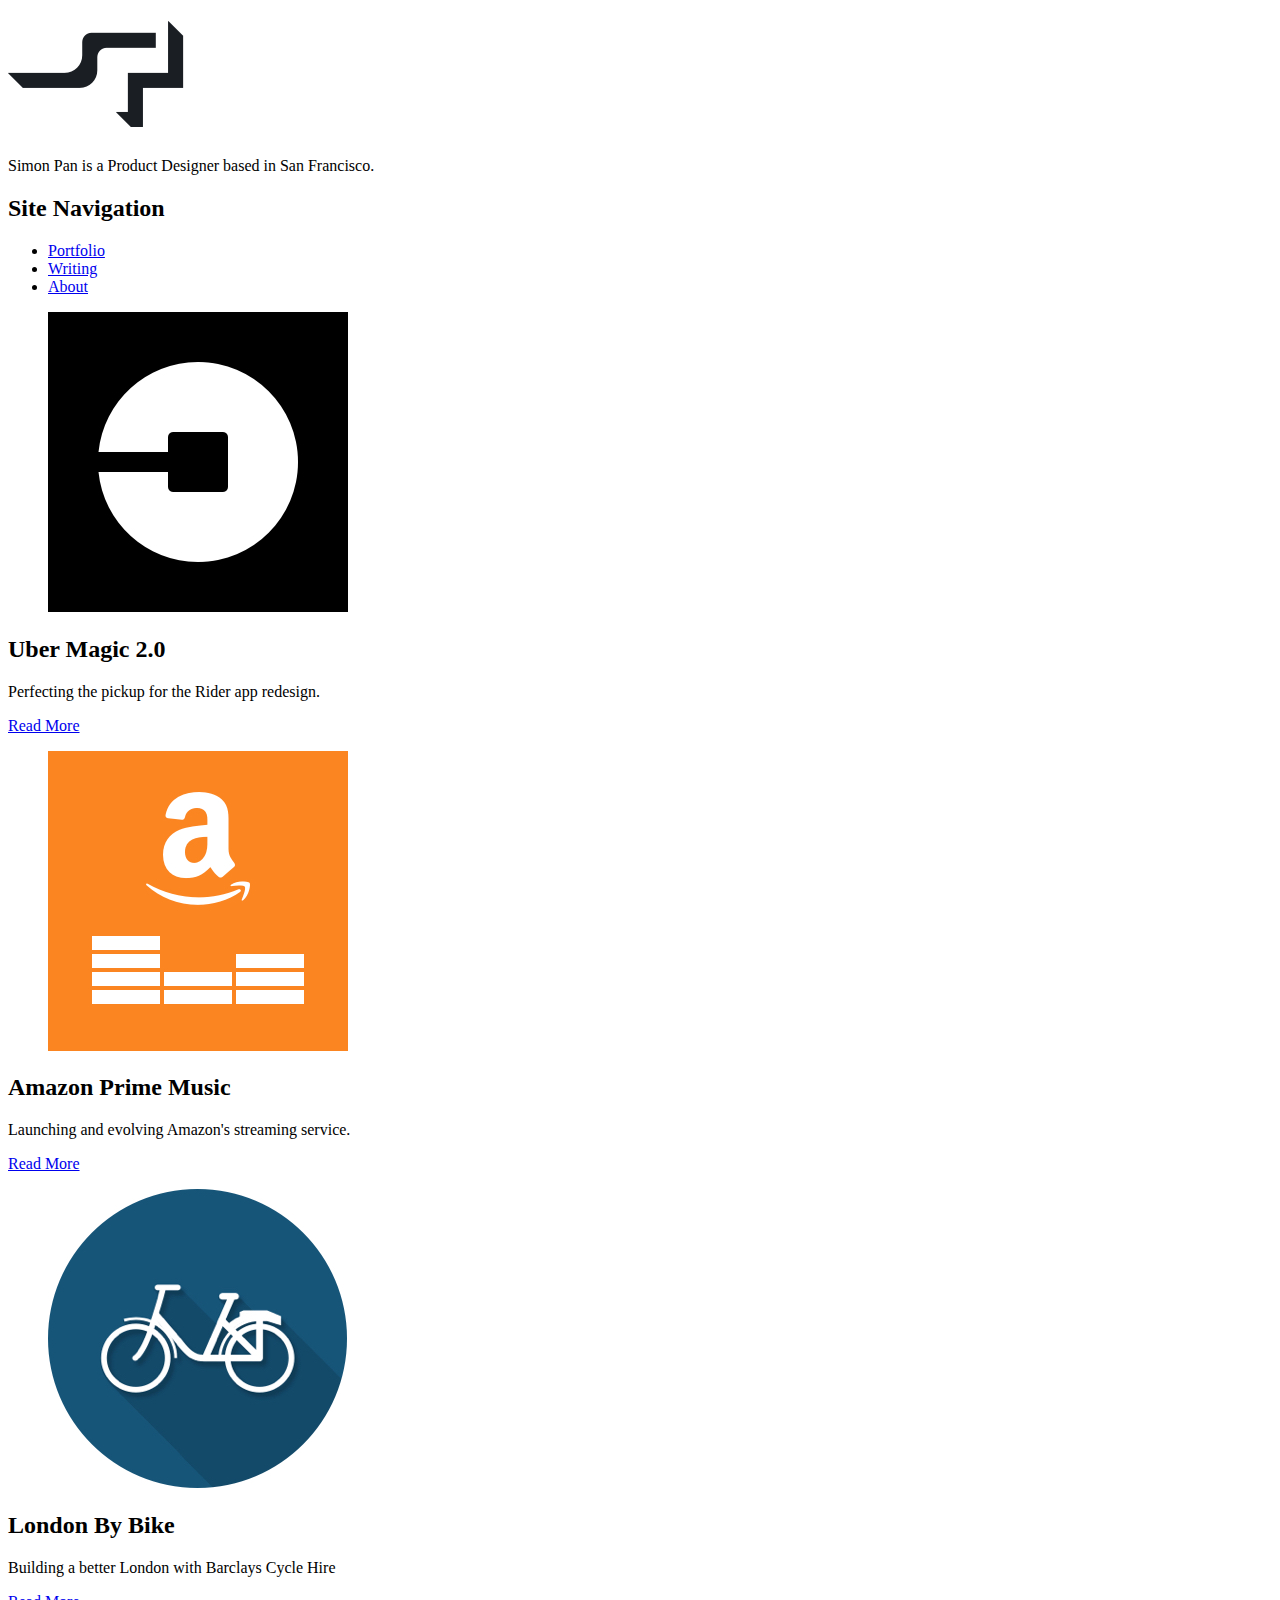
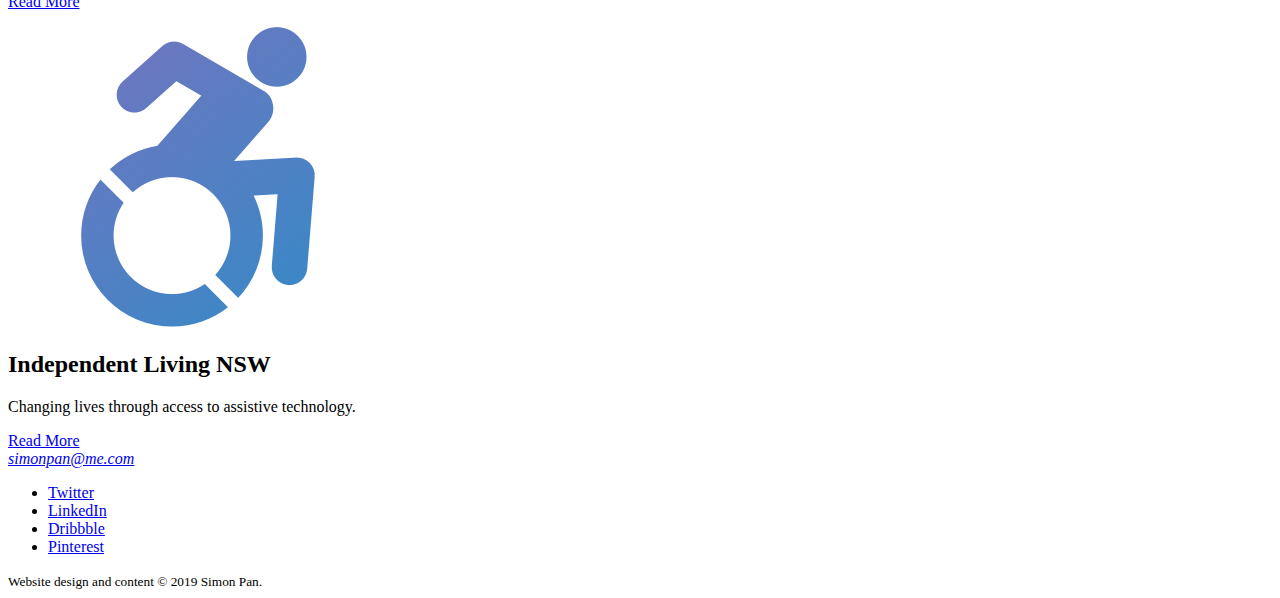
==== index.html @ a7e0bc41 "index.html 파일의 마크업 구조" ====
<!DOCTYPE html>
<html lang="en">
  <head>
    <meta charset="UTF-8" />
    <meta name="viewport" content="width=device-width, initial-scale=1.0" />
    <meta http-equiv="X-UA-Compatible" content="ie=edge" />
    <title>User Experience Design Portfolio of Simon Pan</title>
  </head>
  <link rel="stylesheet" href="css/style.css">
  <body>
    <header class="header">
      <h1 class="logo">
        <a href="index.html"><img src="img/sp-logo.png" alt="Simon Pan"/></a>
      </h1>
      <p class="intruduce">
        Simon Pan is a Product Designer based in San Francisco.
      </p>
      <nav class="navigation">
        <h2 class="readable-hidden">Site Navigation</h2>
        <ul class="menu">
          <li><a href="#">Portfolio </a></li>
          <li><a href="#">Writing </a></li>
          <li><a href="#">About</a></li>
        </ul>
      </nav>
    </header>
    <section class="product uber">
      <figure class="thumbnail wrapper">
        <img src="img/uber.jpg" alt="" />
      </figure>
      <div class="wrapper">
        <h2 class="uber">Uber Magic 2.0</h2>
        <p class="summary">Perfecting the pickup for the Rider app redesign.</p>
        <a class="more" href="#">Read More</a>
      </div>
    </section>
    <section class="product amazon">
      <figure class="thumbnail wrapper">
        <img src="img/prime.jpg" alt="" />
      </figure>
      <div class="wrapper">
        <h2 class="mazon">Amazon Prime Music</h2>
        <p class="summary">
          Launching and evolving Amazon's streaming service.
        </p>
        <a class="more" href="#">Read More</a>
      </div>
    </section>
    <section class="product bike">
      <figure class="thumbnail wrapper">
        <img src="img/bikes.jpg" alt="" />
      </figure>
      <div class="wrapper">
        <h2 class="Bike">London By Bike</h2>
        <p class="summary">Building a better London with Barclays Cycle Hire</p>
        <a class="more" href="#">Read More</a>
      </div>
    </section>
    <section class="product independent">
      <figure class="thumbnail wrapper">
        <img src="img/ilcnsw.jpg" alt="" />
      </figure>
      <div class="wrapper">
        <h2 class="independent">Independent Living NSW</h2>
        <p class="summary">
          Changing lives through access to assistive technology.
        </p>
        <a class="more" href="#">Read More</a>
      </div>
    </section>
    <footer class="footer">
      <address class="email">
        <a href="mailto:simonpan.me.com">simonpan@me.com</a>
      </address>
      <ul class="sns">
        <li><a href="#">Twitter</a></li>
        <li><a href="#">LinkedIn</a></li>
        <li><a href="#">Dribbble</a></li>
        <li><a href="#">Pinterest</a></li>
      </ul>
      <small class="copyright">
        Website design and content &copy; 2019 Simon Pan.
      </small>
    </footer>
  </body>
</html>
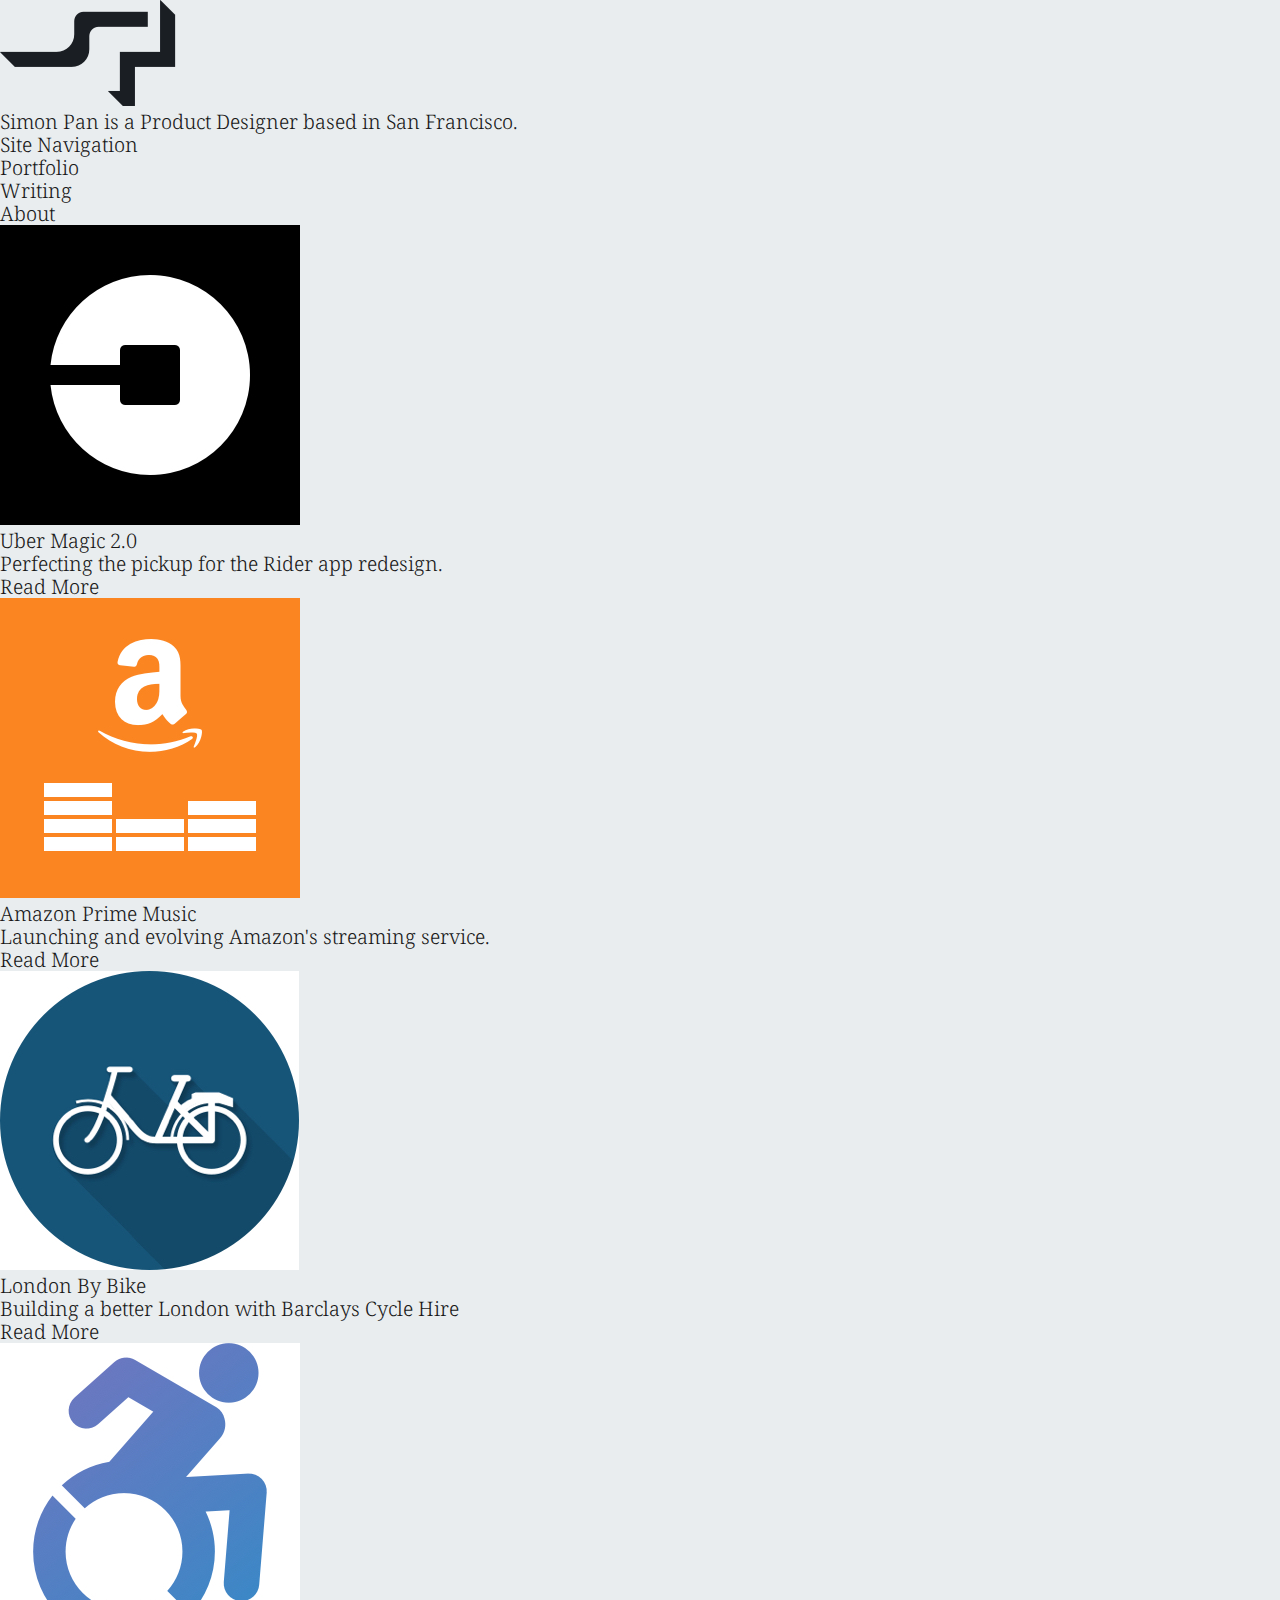
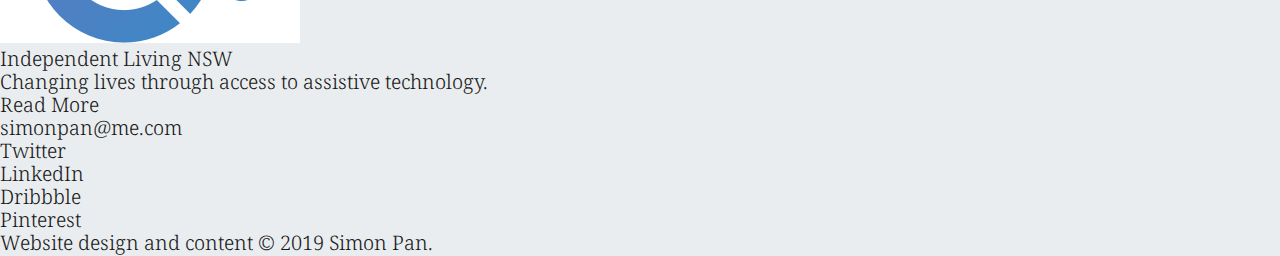
==== commit bbe5bb98: "container클래스 추가" ====
--- a/index.html
+++ b/index.html
@@ -8,60 +8,61 @@
   </head>
   <link rel="stylesheet" href="css/style.css">
   <body>
+   <div class="container">
     <header class="header">
       <h1 class="logo">
         <a href="index.html"><img src="img/sp-logo.png" alt="Simon Pan"/></a>
       </h1>
-      <p class="intruduce">
+      <p class="introduce">
         Simon Pan is a Product Designer based in San Francisco.
       </p>
       <nav class="navigation">
         <h2 class="readable-hidden">Site Navigation</h2>
         <ul class="menu">
-          <li><a href="#">Portfolio </a></li>
+          <li class="is-act"><a href="#">Portfolio </a></li>
           <li><a href="#">Writing </a></li>
           <li><a href="#">About</a></li>
         </ul>
       </nav>
     </header>
-    <section class="product uber">
+    <section class="product uber clearfix">
       <figure class="thumbnail wrapper">
         <img src="img/uber.jpg" alt="" />
       </figure>
       <div class="wrapper">
-        <h2 class="uber">Uber Magic 2.0</h2>
+        <h2 class="subject">Uber Magic 2.0</h2>
         <p class="summary">Perfecting the pickup for the Rider app redesign.</p>
         <a class="more" href="#">Read More</a>
       </div>
     </section>
-    <section class="product amazon">
+    <section class="product amazon clearfix">
       <figure class="thumbnail wrapper">
         <img src="img/prime.jpg" alt="" />
       </figure>
       <div class="wrapper">
-        <h2 class="mazon">Amazon Prime Music</h2>
+        <h2 class="subject">Amazon Prime Music</h2>
         <p class="summary">
           Launching and evolving Amazon's streaming service.
         </p>
         <a class="more" href="#">Read More</a>
       </div>
     </section>
-    <section class="product bike">
+    <section class="product bike clearfix">
       <figure class="thumbnail wrapper">
         <img src="img/bikes.jpg" alt="" />
       </figure>
       <div class="wrapper">
-        <h2 class="Bike">London By Bike</h2>
+        <h2 class="subject">London By Bike</h2>
         <p class="summary">Building a better London with Barclays Cycle Hire</p>
         <a class="more" href="#">Read More</a>
       </div>
     </section>
-    <section class="product independent">
+    <section class="product independent clearfix">
       <figure class="thumbnail wrapper">
         <img src="img/ilcnsw.jpg" alt="" />
       </figure>
       <div class="wrapper">
-        <h2 class="independent">Independent Living NSW</h2>
+        <h2 class="subject">Independent Living NSW</h2>
         <p class="summary">
           Changing lives through access to assistive technology.
         </p>
@@ -81,6 +82,7 @@
       <small class="copyright">
         Website design and content &copy; 2019 Simon Pan.
       </small>
-    </footer>
-  </body>
-</html>
+     </footer>
+    <div/> 
+   </body>
+ </html>
--- a/css/style.css
+++ b/css/style.css
@@ -0,0 +1,59 @@
+@charset "utf-8";
+@import url("https//spoqa.github.io/spoqa-han-sans/css/SpoqaHanSans-kr.css");
+@import url('https://fonts.googleapis.com/css?family=Noto+Serif:400,700');
+html, body, div, span, applet, object, iframe,
+h1, h2, h3, h4, h5, h6, p, blockquote, pre,
+a, abbr, acronym, address, big, cite, code,
+del, dfn, em, img, ins, kbd, q, s, samp,
+small, strike, strong, sub, sup, tt, var,
+b, u, i, center,
+dl, dt, dd, ol, ul, li,
+fieldset, form, label, legend,
+table, caption, tbody, tfoot, thead, tr, th, td,
+article, aside, canvas, details, embed, 
+figure, figcaption, footer, header, hgroup, 
+menu, nav, output, ruby, section, summary,
+time, mark, audio, video {
+	margin: 0;
+	padding: 0;
+	border: 0;
+	font-size: 100%;
+	font: inherit;
+	vertical-align: baseline;
+}
+/* HTML5 display-role reset for older browsers */
+article, aside, details, figcaption, figure, 
+footer, header, hgroup, menu, nav, section {
+	display: block;
+}
+ol, ul {
+	list-style: none;
+}
+blockquote, q {
+	quotes: none;
+}
+blockquote:before, blockquote:after,
+q:before, q:after {
+	content: '';
+	content: none;
+}
+table {
+	border-collapse: collapse;
+	border-spacing: 0;
+}
+a{
+  color: inherit;
+  text-decoration: none;
+}
+html{
+  font-size: 10px;
+}
+body{
+  font-family: 'Noto Serif', setif;
+  font-weight: 300;
+  line-height: 1.15;
+  color: #181818;
+  background-color: #e9edef;
+  font-size: 2rem;
+  /* background-image: linear-gradient(-45deg,red, green); */
+}
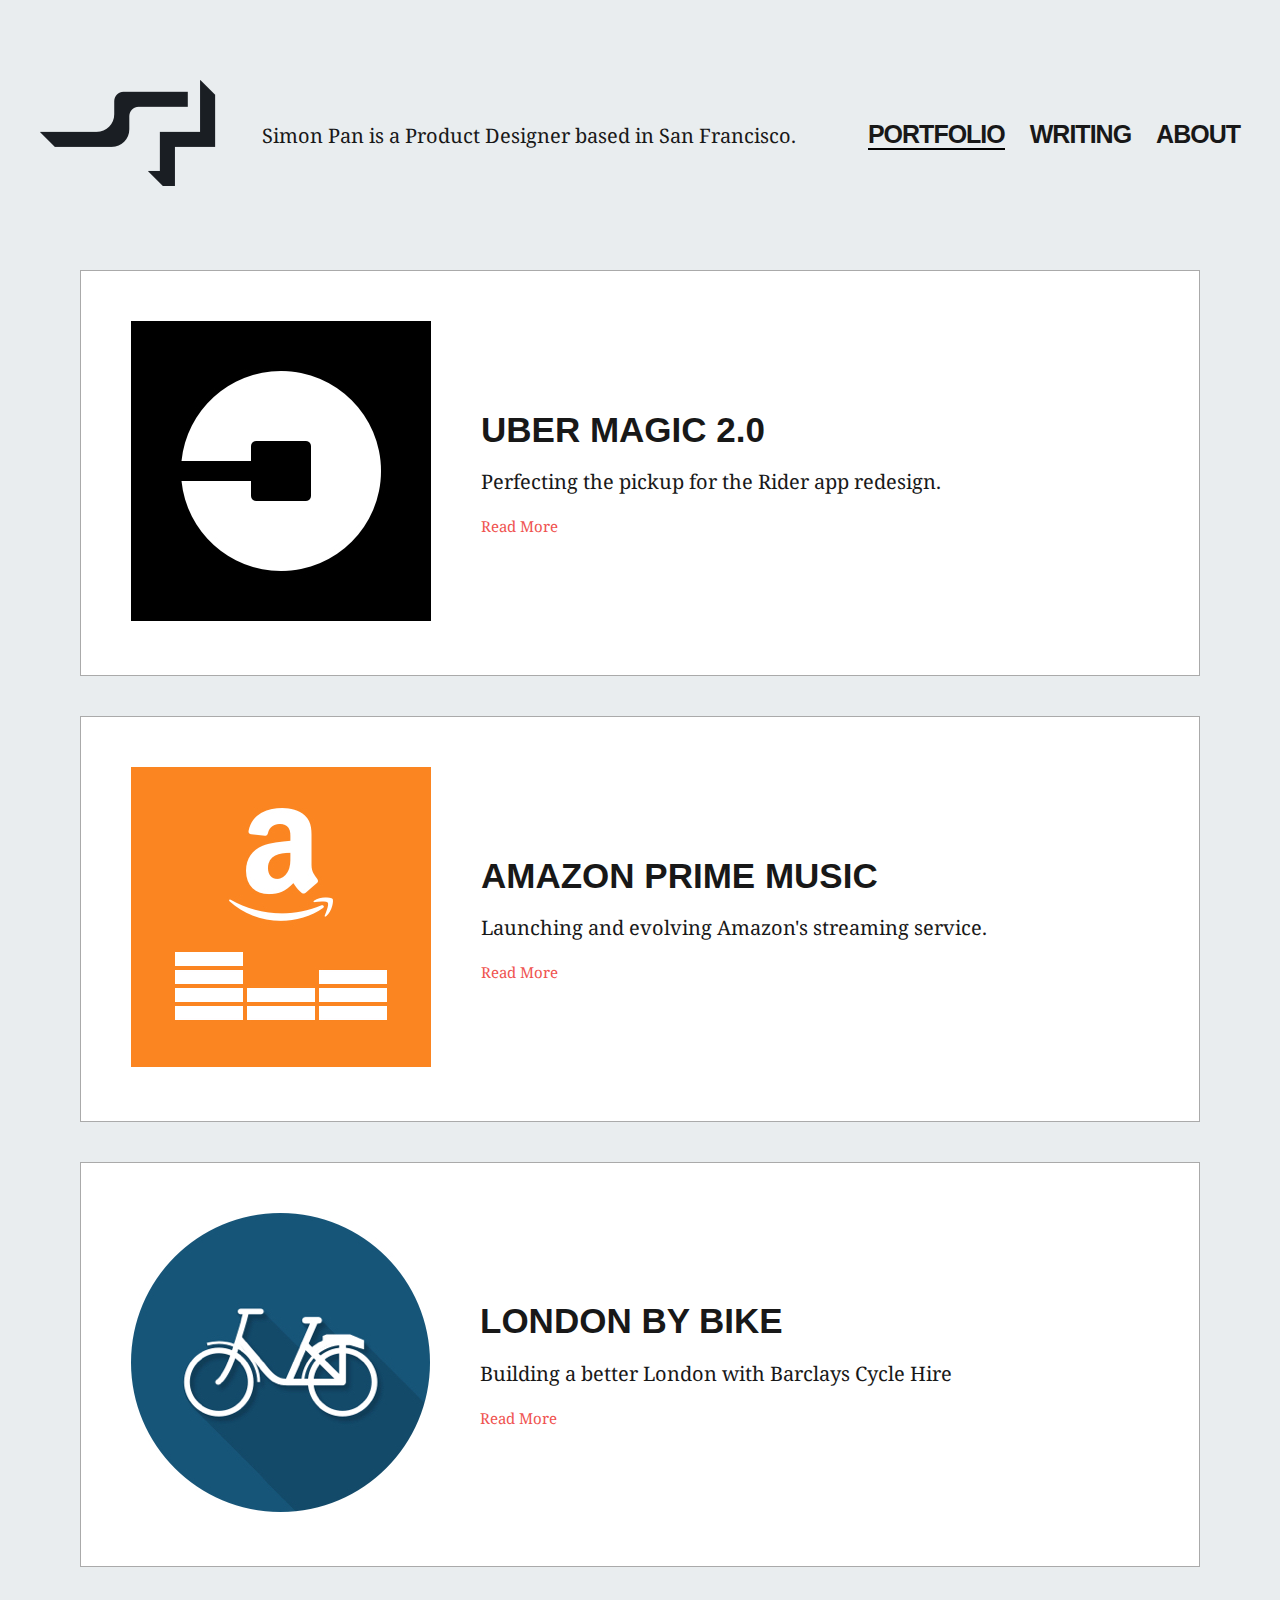
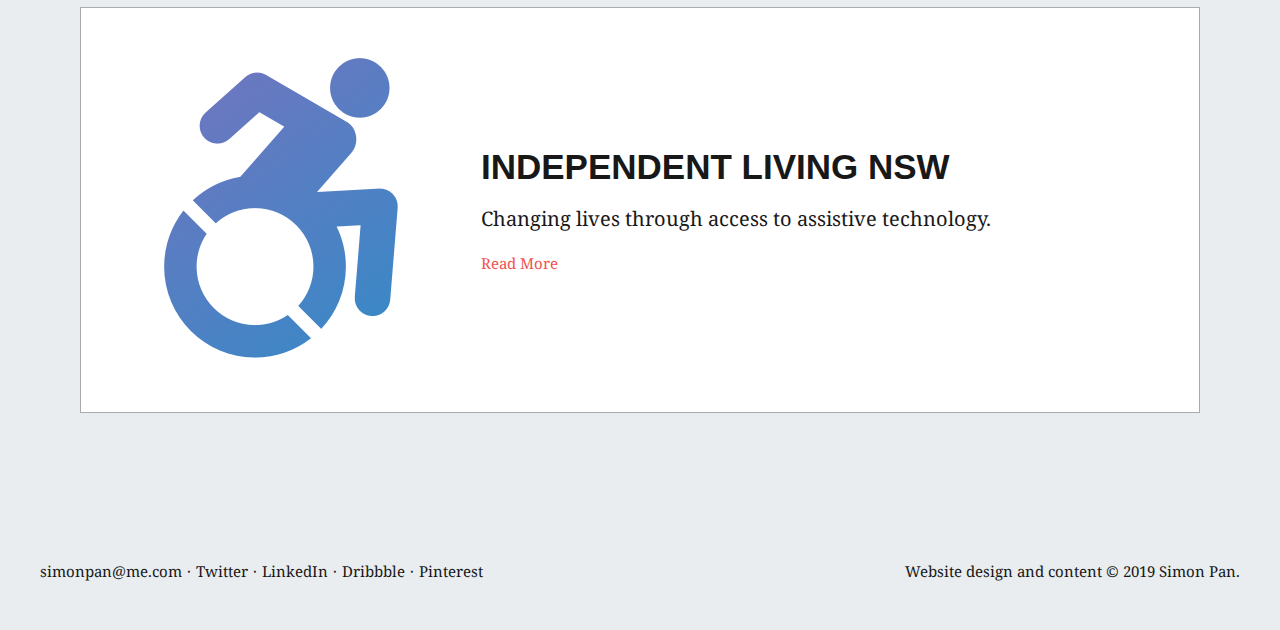
==== commit 409b9717: "일부 링크 수정" ====
--- a/index.html
+++ b/index.html
@@ -32,7 +32,7 @@
       <div class="wrapper">
         <h2 class="subject">Uber Magic 2.0</h2>
         <p class="summary">Perfecting the pickup for the Rider app redesign.</p>
-        <a class="more" href="#">Read More</a>
+        <a class="more" href="uber.html">Read More</a>
       </div>
     </section>
     <section class="product amazon clearfix">
@@ -44,7 +44,7 @@
         <p class="summary">
           Launching and evolving Amazon's streaming service.
         </p>
-        <a class="more" href="#">Read More</a>
+        <a class="more" href="amazon.html">Read More</a>
       </div>
     </section>
     <section class="product bike clearfix">
--- a/css/style.css
+++ b/css/style.css
@@ -1,6 +1,27 @@
 @charset "utf-8";
-@import url("https//spoqa.github.io/spoqa-han-sans/css/SpoqaHanSans-kr.css");
+@import url("https://spoqa.github.io/spoqa-han-sans/css/SpoqaHanSans-kr.css");
 @import url('https://fonts.googleapis.com/css?family=Noto+Serif:400,700');
+*, *::before, *::after{
+	box-sizing: border-box;
+}
+::selection {
+  color: #f3f5f6; 
+  background: #ef5350;;
+}
+.readable-hidden{
+	position: absolute;
+	width: 1px;
+	height: 1px;
+	overflow: hidden;
+	margin: -1px;
+	clip: rect(0,0,0,0);
+	visibility: hidden;
+}
+.clearfix::after{
+	content: "";
+	display: block;
+	clear: both;
+}
 html, body, div, span, applet, object, iframe,
 h1, h2, h3, h4, h5, h6, p, blockquote, pre,
 a, abbr, acronym, address, big, cite, code,
@@ -49,11 +70,159 @@
   font-size: 10px;
 }
 body{
-  font-family: 'Noto Serif', setif;
-  font-weight: 300;
+  font-family: 'Noto Serif', serif;
+  font-weight: 400;
   line-height: 1.15;
   color: #181818;
   background-color: #e9edef;
   font-size: 2rem;
   /* background-image: linear-gradient(-45deg,red, green); */
 }
+/* responsive 이미지 */
+img{
+	max-width: 100%;
+	height: auto;
+}
+.container{
+	width: 1200px;
+	margin: 0 auto;
+}
+/* 헤더 */
+.header{
+	display: flex;
+	flex-direction: row;
+	justify-content: space-between;
+	align-items: center;
+	margin: 80px 0;
+}
+/* 메인 메뉴 */
+.menu{
+	display: flex;
+}
+.menu li{
+	font-size: 2.5rem;
+	font-family: 'Spoqa Han Sans', sans-serif;
+	font-weight: 700;
+	text-transform: uppercase;
+	margin-left: 1em;
+	letter-spacing: -1px;
+}
+.menu .is-act{
+	border-bottom: 2px solid #000;
+}
+/* 포트폴리오 섹션 */
+.product{
+	background-color: #fff;
+	border: 1px solid #aaa;
+	padding: 50px;
+	margin: 40px;
+	display: flex;
+	align-items: center;
+}
+/* 플로트를 활용한 레이아웃 */
+/* .product .wrapper{
+	float: left;
+} */
+/* flex를 활용한 레이아웃 */
+.thumbnail{
+	margin-right: 50px;
+}
+.product .subject{
+	font-family: 'Spoqa Han Sans', sans-serif;
+	font-weight: 700;
+	text-transform: uppercase;
+	font-size: 3.5rem;
+}
+.product .summary{
+	margin: 1em 0;
+}
+.product .more{
+	color: #ef5350;
+	font-size: 1.5rem;
+}
+/* 푸터 */
+.footer{
+	margin: 150px 0 50px;
+	font-size: 1.5rem;
+	display: flex;
+}
+.sns{
+	display: flex;
+}
+.sns li::before{
+	content: "·";
+	margin: 0 5px;
+}
+.copyright{
+	margin-left: auto;
+}
+/* portfolio 공통 */
+.portfolio{
+	text-align: center;
+	font-size: 3rem;
+}
+.light{
+	background-color: #fff;
+	padding: 1em 2em;
+}
+.dark{
+	background-color: #1a1e23;
+	color: #f3f5f6;
+	padding: 1em 2em;
+}
+.dark .comment{
+	color: #aaa;
+	font-size: 2rem;
+	font-style: italic;
+}
+.portfolio .title{
+	font-size: 5rem;
+	font-family: "Spoqa Han Sans";
+	font-weight: 700;
+	padding: 1em 0;
+	text-transform: uppercase;
+}
+.portfolio .small{
+	font-size: 1.5rem;
+}
+.portfolio .medium{
+	font-size: 4rem;
+}
+.portfolio .wrapper{
+	width: 750px;
+	margin: 0 auto;
+	text-align: left;
+}
+.portfolio p{
+	font-size: 3rem;
+	margin: 1.5em 0;
+	line-height: 2;
+}
+.portfolio .thumbnail{
+	width: 100%;
+	font-size: 1.5rem;
+}
+.portfolio ol{
+	list-style-type: decimal;
+	padding-left: 50px;
+}
+.portfolio li{
+	margin: 1em 0;
+}
+.next-portfolio{
+	padding: 4em 3em;
+	display: flex;
+	justify-content: space-between;
+}
+.next-title{
+	color: #aaa;
+	text-transform: uppercase;
+	font-family: "Spoqa Han Sans";
+	font-weight: 700;
+}
+.next-portfolio a{
+	color: #ef5350;
+}
+.next-portfolio a::after{
+	content: " →"
+}